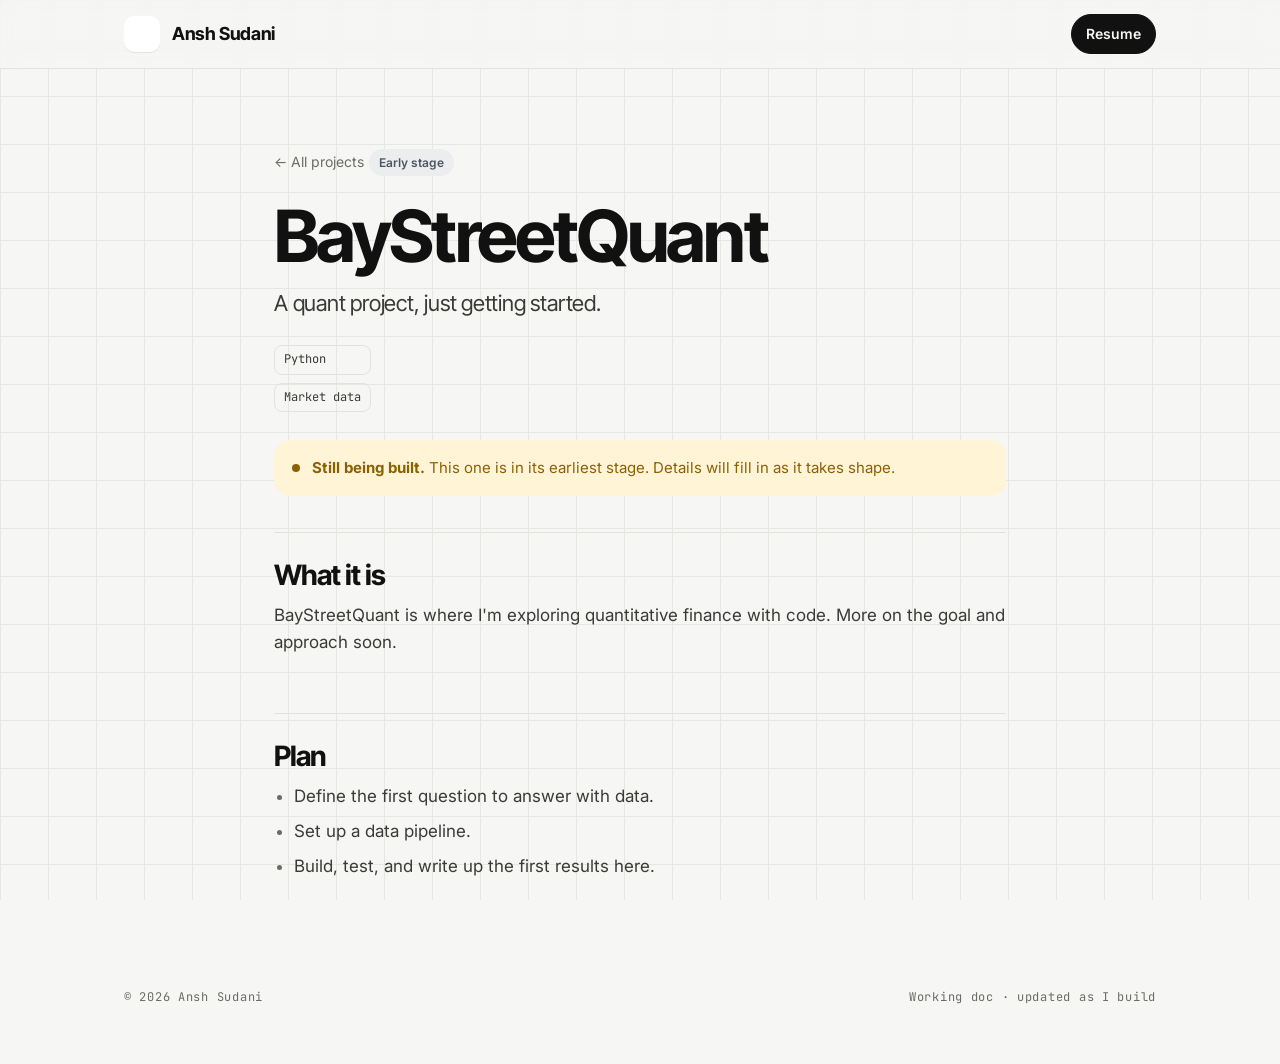
==== baystreetquant.html @ f9949f73 "Add files via upload" ====
<!DOCTYPE html>
<html lang="en">
<head>
  <meta charset="UTF-8" />
  <meta name="viewport" content="width=device-width, initial-scale=1.0" />
  <title>BayStreetQuant · Ansh Sudani</title>
  <meta name="description" content="BayStreetQuant: an early-stage quant project." />
  <meta property="og:title" content="BayStreetQuant · Ansh Sudani" />
  <meta property="og:image" content="https://anshsudani.vercel.app/assets/og-image.png" />
  <link rel="icon" href="/favicon.ico" />
  <link rel="apple-touch-icon" href="/apple-touch-icon.png" />
  <link rel="preconnect" href="https://fonts.googleapis.com" />
  <link rel="preconnect" href="https://fonts.gstatic.com" crossorigin />
  <link href="https://fonts.googleapis.com/css2?family=Inter:wght@400;500;600;700&family=Inter+Tight:wght@500;600;700&family=JetBrains+Mono:wght@400;500&display=swap" rel="stylesheet" />
  <link rel="stylesheet" href="../styles.css" />
</head>
<body>
<nav class="nav">
  <div class="wrap">
    <a class="brand" href="../index.html"><span class="tile"><img src="../assets/logo.png" alt="" /></span>Ansh Sudani</a>
    <a class="btn btn-solid btn-sm" href="../assets/Ansh_Sudani_Resume.pdf" target="_blank" rel="noopener">Resume</a>
  </div>
</nav>
<main class="doc">
  <div class="wrap">
    <a class="back" href="../index.html#projects">← All projects</a>

    <span class="chip early" style="display:inline-block;margin-top:24px">Early stage</span>
    <h1>BayStreetQuant</h1>
    <p class="sub">A quant project, just getting started.</p>
    <div class="meta"><ul class="tags" style="padding:0"><li>Python</li><li>Market data</li></ul></div>
    <div class="notice"><span class="dot" style="margin-top:8px;flex:none"></span><span><b>Still being built.</b> This one is in its earliest stage. Details will fill in as it takes shape.</span></div>

    <section>
      <h2>What it is</h2>
      <p>BayStreetQuant is where I'm exploring quantitative finance with code. More on the goal and approach soon.</p>
    </section>

    <section>
      <h2>Plan</h2>
      <ul class="roadmap">
        <li>Define the first question to answer with data.</li>
        <li>Set up a data pipeline.</li>
        <li>Build, test, and write up the first results here.</li>
      </ul>
    </section>
  </div>
</main>
<footer><div class="wrap"><span>© 2026 Ansh Sudani</span><span>Working doc · updated as I build</span></div></footer>
</body>
</html>
---- styles.css ----
/* Ansh Sudani — portfolio v2
   Layout: single column, wide margins, grid-paper background like the brand thumbnail. */
:root {
  --bg: #F6F6F4;
  --grid: #E6E6E2;
  --surface: #FFFFFF;
  --ink: #111111;
  --ink-2: #3A3A37;
  --muted: #6B6B66;
  --line: #E2E2DE;
  --accent: #111111;
  --ok: #1E7B47;
  --ok-bg: #E3F4EA;
  --warn: #8A6100;
  --warn-bg: #FFF4D6;
  --idle: #4B5563;
  --idle-bg: #ECEDEF;
  --shadow: 0 1px 0 var(--line), 0 24px 48px -28px rgba(0,0,0,.22);
  --display: "Inter Tight", "Inter", system-ui, -apple-system, "Segoe UI", sans-serif;
  --body: "Inter", system-ui, -apple-system, "Segoe UI", sans-serif;
  --mono: "JetBrains Mono", ui-monospace, "SFMono-Regular", Menlo, Consolas, monospace;
  --radius: 22px;
  --max: 1080px;
}
@media (prefers-color-scheme: dark) {
  :root {
    --bg: #0E0E0D; --grid: #1C1C1A; --surface: #171716; --ink: #F2F2EF; --ink-2: #CFCFCA;
    --muted: #8F8F89; --line: #2A2A27; --accent: #F2F2EF;
    --ok: #6FD39A; --ok-bg: #17301F; --warn: #F2C25B; --warn-bg: #33290F; --idle: #B4B8BF; --idle-bg: #23252A;
    --shadow: 0 1px 0 var(--line), 0 24px 48px -28px rgba(0,0,0,.7);
    color-scheme: dark;
  }
}

* { box-sizing: border-box; margin: 0; padding: 0; }
html { scroll-behavior: smooth; scroll-padding-top: 88px; }
body {
  font-family: var(--body);
  background-color: var(--bg);
  background-image:
    linear-gradient(var(--grid) 1px, transparent 1px),
    linear-gradient(90deg, var(--grid) 1px, transparent 1px);
  background-size: 48px 48px;
  background-attachment: fixed;
  color: var(--ink);
  line-height: 1.6;
  font-size: 17px;
  -webkit-font-smoothing: antialiased;
}
img { max-width: 100%; display: block; }
a { color: inherit; }
:focus-visible { outline: 2px solid var(--accent); outline-offset: 3px; border-radius: 6px; }

.wrap { max-width: var(--max); margin: 0 auto; padding-inline: 24px; }

/* ---------- nav ---------- */
.nav {
  position: sticky; top: 0; z-index: 10;
  background: color-mix(in srgb, var(--bg) 82%, transparent);
  backdrop-filter: blur(10px); -webkit-backdrop-filter: blur(10px);
  border-bottom: 1px solid var(--line);
}
.nav .wrap { display: flex; align-items: center; justify-content: space-between; height: 68px; gap: 16px; }
.brand { display: flex; align-items: center; gap: 12px; text-decoration: none; font-family: var(--display); font-weight: 700; letter-spacing: -.02em; font-size: 18px; }
.tile { background: #fff; border-radius: 10px; display: grid; place-items: center; box-shadow: 0 1px 0 var(--line); }
.brand .tile { width: 36px; height: 36px; }
.brand .tile img { width: 20px; }
.links { display: flex; align-items: center; gap: 6px; list-style: none; }
.links a { text-decoration: none; font-size: 15px; color: var(--ink-2); padding: 8px 12px; border-radius: 999px; }
.links a:hover { color: var(--ink); background: var(--surface); }
.menu-btn { display: none; background: none; border: 1px solid var(--line); border-radius: 999px; padding: 8px 14px; font: inherit; font-size: 14px; color: var(--ink); cursor: pointer; }

/* ---------- buttons ---------- */
.btn {
  display: inline-flex; align-items: center; gap: 10px; text-decoration: none;
  font-weight: 600; font-size: 15px; padding: 12px 20px; border-radius: 999px;
  border: 1.5px solid var(--ink); transition: transform .15s ease, background .15s ease;
}
.btn:hover { transform: translateY(-1px); }
.btn-solid { background: var(--ink); color: var(--bg); }
.btn-ghost { background: transparent; color: var(--ink); }
.btn-ghost:hover { background: var(--surface); }
.btn-sm { padding: 8px 14px; font-size: 14px; }
.dot { width: 8px; height: 8px; border-radius: 50%; background: currentColor; display: inline-block; }

/* ---------- hero ---------- */
.hero { padding-block: 88px 72px; }
.hero .wrap { display: grid; grid-template-columns: 1.4fr 1fr; gap: 56px; align-items: center; }
.status {
  display: inline-flex; align-items: center; gap: 10px; font-size: 14px; font-weight: 500;
  padding: 7px 14px; border-radius: 999px; background: var(--surface); border: 1px solid var(--line); color: var(--ink-2);
}
.status .dot { background: var(--ok); box-shadow: 0 0 0 4px var(--ok-bg); }
.hero h1 {
  font-family: var(--display); font-size: clamp(52px, 8vw, 96px); line-height: .95; letter-spacing: -.04em;
  font-weight: 700; margin-top: 24px; text-wrap: balance;
}
.hero .line { font-family: var(--display); font-size: clamp(24px, 3.2vw, 34px); letter-spacing: -.02em; color: var(--ink-2); margin-top: 18px; font-weight: 500; }
.hero .intro { margin-top: 20px; max-width: 54ch; color: var(--muted); }
.hero .intro strong { color: var(--ink); font-weight: 600; }
.cta { display: flex; flex-wrap: wrap; gap: 12px; margin-top: 32px; }
.mark { justify-self: center; width: min(320px, 100%); aspect-ratio: 1; border-radius: 56px; box-shadow: var(--shadow); }
.mark img { width: 58%; }
.mark-wrap { display: grid; justify-items: center; gap: 18px; }
.coords { font-family: var(--mono); font-size: 12px; color: var(--muted); letter-spacing: .06em; }

/* ---------- sections ---------- */
section { padding-block: 72px; }
.eyebrow { font-family: var(--mono); font-size: 12px; letter-spacing: .16em; text-transform: uppercase; color: var(--muted); }
h2 { font-family: var(--display); font-size: clamp(34px, 4.5vw, 48px); letter-spacing: -.035em; line-height: 1.05; margin-top: 10px; text-wrap: balance; }
.lede { color: var(--muted); max-width: 60ch; margin-top: 12px; }
.head { margin-bottom: 36px; }

/* ---------- now strip ---------- */
.now { padding-block: 0 24px; }
.now-card {
  background: var(--surface); border: 1px solid var(--line); border-radius: var(--radius);
  padding: 18px 22px; display: flex; flex-wrap: wrap; gap: 12px 28px; align-items: center;
}
.now-card .label { font-family: var(--mono); font-size: 12px; letter-spacing: .14em; text-transform: uppercase; color: var(--muted); }
.now-card span.item { font-size: 15px; color: var(--ink-2); }
.now-card span.item b { color: var(--ink); font-weight: 600; }

/* ---------- projects ---------- */
.projects { display: grid; grid-template-columns: repeat(3, 1fr); gap: 20px; }
.card {
  background: var(--surface); border: 1px solid var(--line); border-radius: var(--radius);
  padding: 26px; display: flex; flex-direction: column; gap: 14px; min-width: 0;
  transition: transform .2s ease, box-shadow .2s ease;
}
.card:hover { transform: translateY(-3px); box-shadow: var(--shadow); }
.card .top { display: flex; justify-content: space-between; align-items: center; gap: 10px; }
.idx { font-family: var(--mono); font-size: 12px; color: var(--muted); }
.chip { font-size: 12px; font-weight: 600; padding: 4px 10px; border-radius: 999px; white-space: nowrap; }
.chip.live { color: var(--ok); background: var(--ok-bg); }
.chip.wip { color: var(--warn); background: var(--warn-bg); }
.chip.early { color: var(--idle); background: var(--idle-bg); }
.card h3 { font-family: var(--display); font-size: 26px; letter-spacing: -.03em; line-height: 1.1; }
.card p { color: var(--muted); font-size: 15.5px; }
.ladder { list-style: none; display: grid; gap: 6px; font-size: 13px; font-family: var(--mono); color: var(--ink-2); }
.ladder li { display: flex; align-items: center; gap: 10px; }
.ladder li span { width: 20px; height: 20px; border-radius: 6px; display: grid; place-items: center; font-size: 11px; border: 1px solid var(--line); color: var(--muted); flex: none; }
.ladder li:nth-child(1) span { background: var(--ink); color: var(--bg); border-color: var(--ink); }
.tags { display: flex; flex-wrap: wrap; gap: 6px; margin-top: auto; padding-top: 6px; }
.tags li { list-style: none; font-family: var(--mono); font-size: 12px; padding: 4px 9px; border: 1px solid var(--line); border-radius: 8px; color: var(--ink-2); }
.card .actions { display: flex; flex-wrap: wrap; gap: 8px; }

/* ---------- experience ---------- */
.timeline { display: grid; gap: 16px; }
.role {
  background: var(--surface); border: 1px solid var(--line); border-radius: var(--radius);
  padding: 24px 26px; display: grid; grid-template-columns: 180px 1fr; gap: 20px;
}
.role .when { font-family: var(--mono); font-size: 13px; color: var(--muted); padding-top: 4px; }
.role h3 { font-family: var(--display); font-size: 22px; letter-spacing: -.02em; }
.role .org { color: var(--ink-2); font-size: 15px; margin-top: 2px; }
.role ul { margin-top: 12px; padding-left: 18px; color: var(--muted); font-size: 15.5px; display: grid; gap: 6px; }

/* ---------- about / skills ---------- */
.split { display: grid; grid-template-columns: 1.1fr 1fr; gap: 20px; }
.panel { background: var(--surface); border: 1px solid var(--line); border-radius: var(--radius); padding: 26px; min-width: 0; }
.panel h3 { font-family: var(--display); font-size: 20px; letter-spacing: -.02em; margin-bottom: 12px; }
.panel p { color: var(--muted); }
.panel p + p { margin-top: 12px; }
.kv { display: grid; grid-template-columns: 120px 1fr; gap: 10px 16px; font-size: 15px; }
.kv dt { font-family: var(--mono); font-size: 12px; letter-spacing: .1em; text-transform: uppercase; color: var(--muted); padding-top: 3px; }
.kv dd { color: var(--ink-2); }

/* ---------- contact ---------- */
.contact-card {
  background: var(--ink); color: var(--bg); border-radius: 28px; padding: 48px;
  display: grid; grid-template-columns: 1.2fr 1fr; gap: 32px; align-items: center;
}
.contact-card h2 { color: var(--bg); margin-top: 0; }
.contact-card p { color: color-mix(in srgb, var(--bg) 70%, transparent); margin-top: 12px; max-width: 46ch; }
.contact-list { display: grid; gap: 10px; }
.contact-list a, .contact-list button {
  display: flex; justify-content: space-between; align-items: center; gap: 12px; text-decoration: none;
  padding: 14px 18px; border-radius: 14px; border: 1px solid color-mix(in srgb, var(--bg) 25%, transparent);
  color: var(--bg); background: transparent; font: inherit; font-size: 15px; cursor: pointer; text-align: left; width: 100%;
}
.contact-list a:hover, .contact-list button:hover { background: color-mix(in srgb, var(--bg) 10%, transparent); }
.contact-list .k { font-family: var(--mono); font-size: 12px; opacity: .7; letter-spacing: .08em; }
.contact-list .v { overflow-wrap: anywhere; }

/* ---------- footer ---------- */
footer { padding-block: 40px 56px; }
footer .wrap { display: flex; justify-content: space-between; flex-wrap: wrap; gap: 12px; font-family: var(--mono); font-size: 12px; color: var(--muted); letter-spacing: .06em; }

/* ---------- project doc pages ---------- */
.doc { padding-block: 56px 40px; }
.doc .wrap { max-width: 780px; }
.back { font-size: 14px; color: var(--muted); text-decoration: none; }
.back:hover { color: var(--ink); }
.doc h1 { font-family: var(--display); font-size: clamp(44px, 7vw, 72px); letter-spacing: -.04em; line-height: 1; margin-top: 24px; }
.doc .sub { font-family: var(--display); font-size: 22px; color: var(--ink-2); margin-top: 14px; letter-spacing: -.01em; }
.notice {
  margin-top: 28px; padding: 16px 18px; border-radius: 16px; background: var(--warn-bg); color: var(--warn);
  font-size: 15px; display: flex; gap: 12px; align-items: flex-start;
}
.notice b { font-weight: 700; }
.doc section { padding-block: 28px; border-top: 1px solid var(--line); margin-top: 28px; }
.doc section:first-of-type { margin-top: 36px; }
.doc h2 { font-size: 28px; margin-top: 0; margin-bottom: 12px; }
.doc p, .doc li { color: var(--ink-2); }
.doc ul, .doc ol { padding-left: 20px; display: grid; gap: 8px; }
.meta { display: flex; flex-wrap: wrap; gap: 8px; margin-top: 24px; }
.steps { list-style: none; padding: 0 !important; counter-reset: s; }
.steps li { counter-increment: s; background: var(--surface); border: 1px solid var(--line); border-radius: 14px; padding: 14px 16px 14px 56px; position: relative; }
.steps li::before { content: counter(s); position: absolute; left: 16px; top: 14px; width: 26px; height: 26px; border-radius: 8px; background: var(--ink); color: var(--bg); display: grid; place-items: center; font-family: var(--mono); font-size: 13px; }
.steps li b { color: var(--ink); }
.roadmap li::marker { color: var(--muted); }

/* ---------- responsive ---------- */
@media (max-width: 900px) {
  .hero .wrap { grid-template-columns: 1fr; }
  .mark-wrap { justify-items: start; }
  .mark { width: 200px; border-radius: 40px; }
  .projects { grid-template-columns: 1fr; }
  .split, .contact-card { grid-template-columns: 1fr; }
}
@media (max-width: 680px) {
  body { font-size: 16px; }
  .links { display: none; }
  .links.open { display: grid; position: absolute; top: 68px; left: 0; right: 0; background: var(--bg); padding: 12px 16px 18px; border-bottom: 1px solid var(--line); gap: 4px; }
  .menu-btn { display: inline-block; }
  .wrap { padding-inline: 16px; }
  .hero { padding-block: 48px 40px; }
  section { padding-block: 48px; }
  .role { grid-template-columns: 1fr; gap: 6px; }
  .contact-card { padding: 28px 22px; }
  .kv { grid-template-columns: 1fr; gap: 2px 0; }
  .kv dd { margin-bottom: 10px; }
}
@media (prefers-reduced-motion: reduce) {
  html { scroll-behavior: auto; }
  .card, .btn { transition: none; }
}

/* nav resume button keeps button colors */
.links a.btn-solid { color: var(--bg); background: var(--ink); padding: 8px 16px; }
.links a.btn-solid:hover { color: var(--bg); background: var(--ink); }
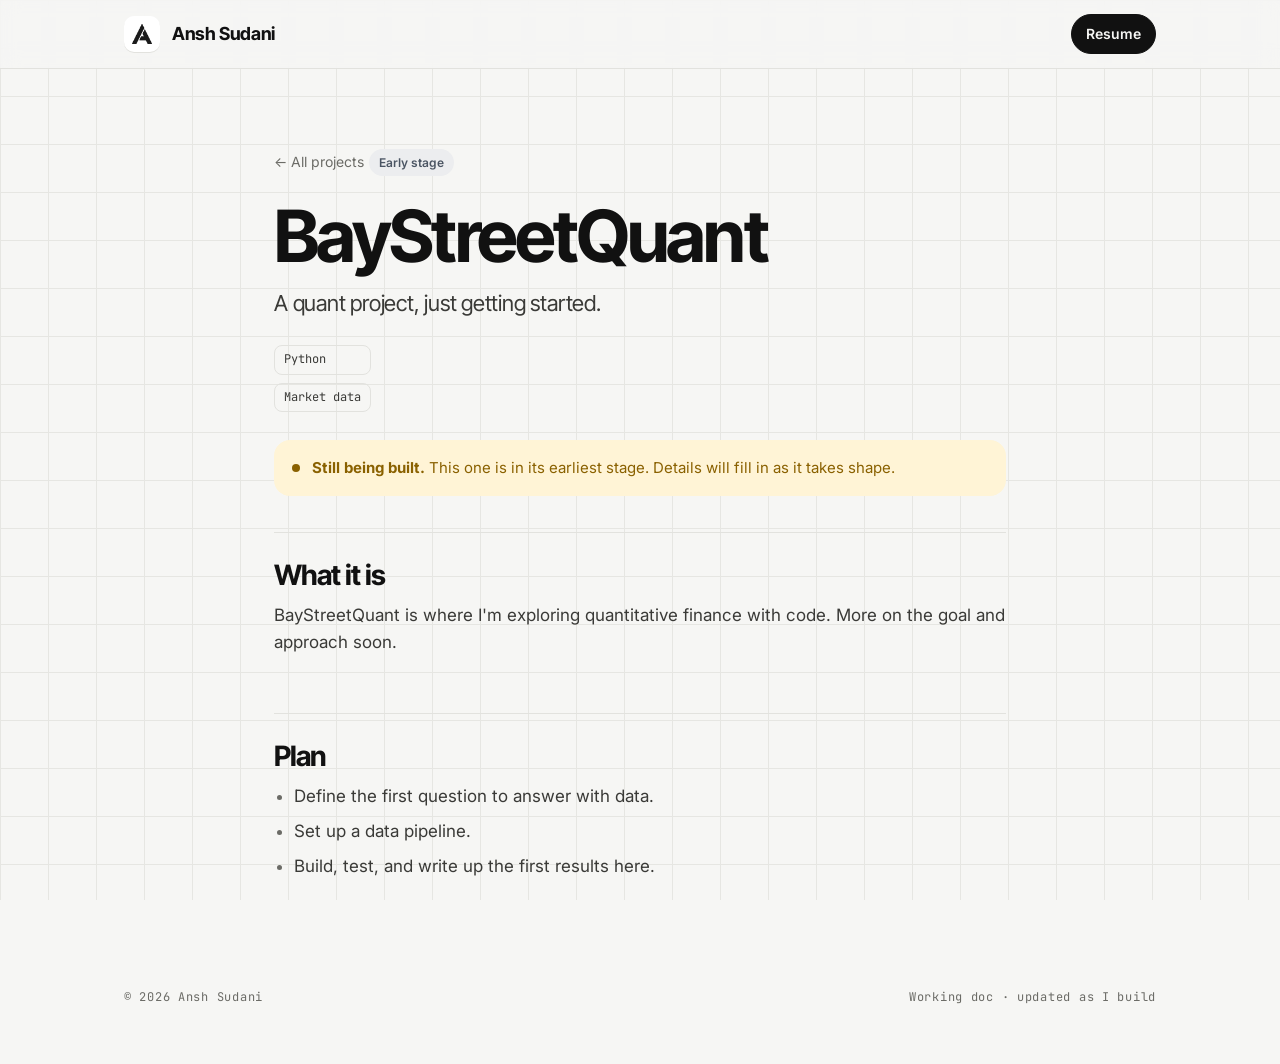
==== commit 8c7c45f5: "Add files via upload" ====
--- a/baystreetquant.html
+++ b/baystreetquant.html
@@ -6,24 +6,24 @@
   <title>BayStreetQuant · Ansh Sudani</title>
   <meta name="description" content="BayStreetQuant: an early-stage quant project." />
   <meta property="og:title" content="BayStreetQuant · Ansh Sudani" />
-  <meta property="og:image" content="https://anshsudani.vercel.app/assets/og-image.png" />
+  <meta property="og:image" content="https://anshsudani.vercel.app/og-image.png" />
   <link rel="icon" href="/favicon.ico" />
   <link rel="apple-touch-icon" href="/apple-touch-icon.png" />
   <link rel="preconnect" href="https://fonts.googleapis.com" />
   <link rel="preconnect" href="https://fonts.gstatic.com" crossorigin />
   <link href="https://fonts.googleapis.com/css2?family=Inter:wght@400;500;600;700&family=Inter+Tight:wght@500;600;700&family=JetBrains+Mono:wght@400;500&display=swap" rel="stylesheet" />
-  <link rel="stylesheet" href="../styles.css" />
+  <link rel="stylesheet" href="styles.css" />
 </head>
 <body>
 <nav class="nav">
   <div class="wrap">
-    <a class="brand" href="../index.html"><span class="tile"><img src="../assets/logo.png" alt="" /></span>Ansh Sudani</a>
-    <a class="btn btn-solid btn-sm" href="../assets/Ansh_Sudani_Resume.pdf" target="_blank" rel="noopener">Resume</a>
+    <a class="brand" href="index.html"><span class="tile"><img src="logo.png" alt="" /></span>Ansh Sudani</a>
+    <a class="btn btn-solid btn-sm" href="Ansh_Sudani_Resume.pdf" target="_blank" rel="noopener">Resume</a>
   </div>
 </nav>
 <main class="doc">
   <div class="wrap">
-    <a class="back" href="../index.html#projects">← All projects</a>
+    <a class="back" href="index.html#projects">← All projects</a>
 
     <span class="chip early" style="display:inline-block;margin-top:24px">Early stage</span>
     <h1>BayStreetQuant</h1>
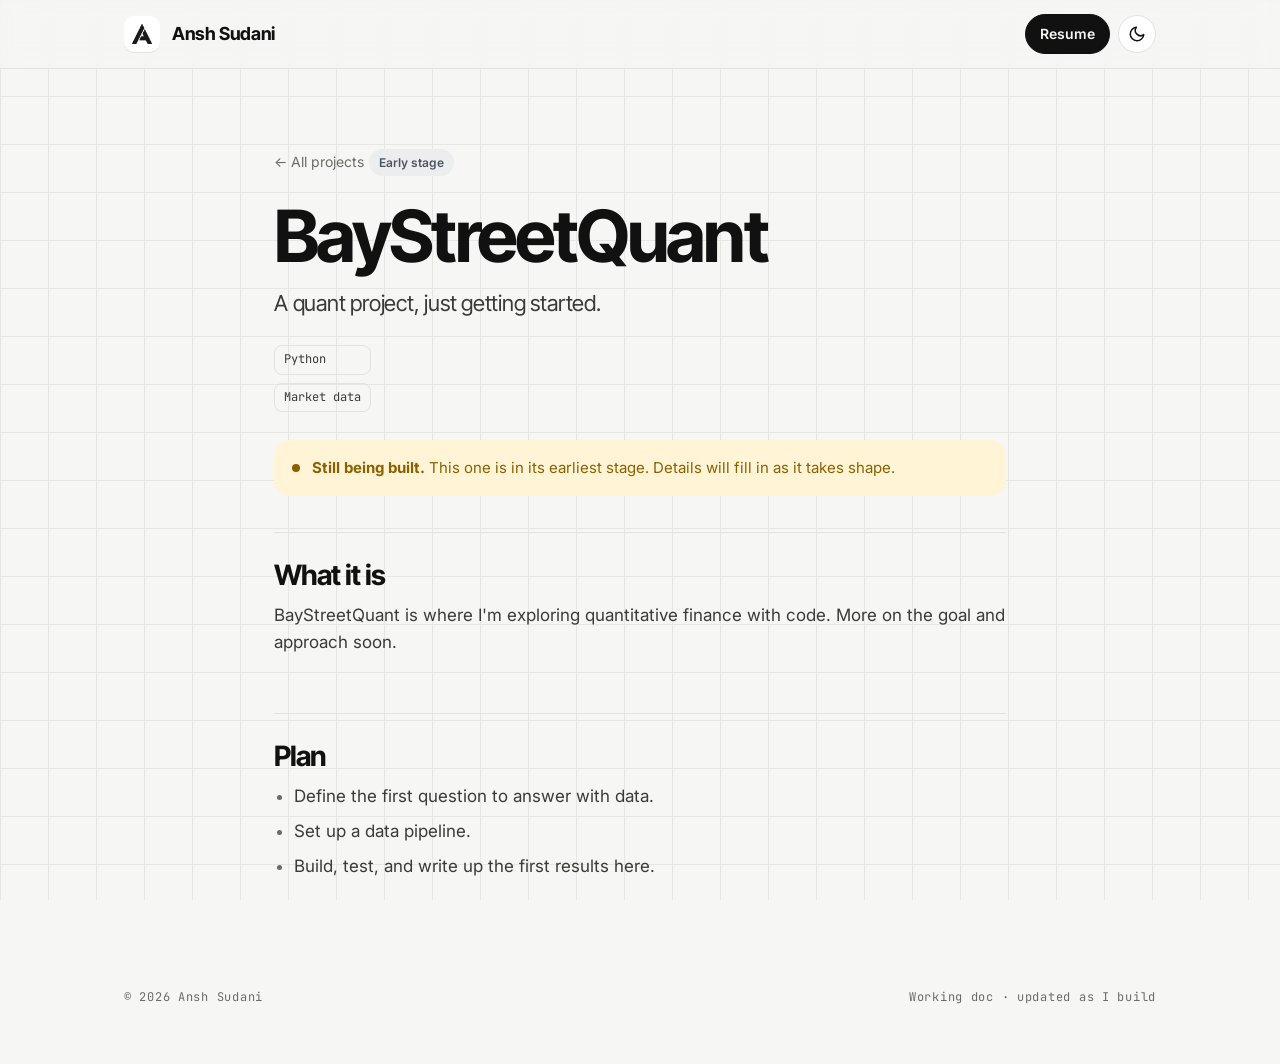
==== commit 3cdf3aff: "Add files via upload" ====
--- a/baystreetquant.html
+++ b/baystreetquant.html
@@ -12,13 +12,14 @@
   <link rel="preconnect" href="https://fonts.googleapis.com" />
   <link rel="preconnect" href="https://fonts.gstatic.com" crossorigin />
   <link href="https://fonts.googleapis.com/css2?family=Inter:wght@400;500;600;700&family=Inter+Tight:wght@500;600;700&family=JetBrains+Mono:wght@400;500&display=swap" rel="stylesheet" />
+  <script>try{var t=localStorage.getItem("theme");if(t)document.documentElement.dataset.theme=t;}catch(e){}</script>
   <link rel="stylesheet" href="styles.css" />
 </head>
 <body>
 <nav class="nav">
   <div class="wrap">
     <a class="brand" href="index.html"><span class="tile"><img src="logo.png" alt="" /></span>Ansh Sudani</a>
-    <a class="btn btn-solid btn-sm" href="Ansh_Sudani_Resume.pdf" target="_blank" rel="noopener">Resume</a>
+    <div class="nav-right"><button class="theme-btn" id="themeBtn" type="button" aria-label="Toggle light and dark mode"><svg class="moon" viewBox="0 0 24 24" fill="none" stroke="currentColor" stroke-width="2" stroke-linecap="round" stroke-linejoin="round"><path d="M21 12.8A9 9 0 1 1 11.2 3a7 7 0 0 0 9.8 9.8z"/></svg><svg class="sun" viewBox="0 0 24 24" fill="none" stroke="currentColor" stroke-width="2" stroke-linecap="round"><circle cx="12" cy="12" r="4"/><path d="M12 2v2M12 20v2M4.9 4.9l1.4 1.4M17.7 17.7l1.4 1.4M2 12h2M20 12h2M4.9 19.1l1.4-1.4M17.7 6.3l1.4-1.4"/></svg></button><a class="btn btn-solid btn-sm" href="Ansh_Sudani_Resume.pdf" target="_blank" rel="noopener">Resume</a></div>
   </div>
 </nav>
 <main class="doc">
@@ -47,5 +48,6 @@
   </div>
 </main>
 <footer><div class="wrap"><span>© 2026 Ansh Sudani</span><span>Working doc · updated as I build</span></div></footer>
+<script src="script.js"></script>
 </body>
 </html>
--- a/styles.css
+++ b/styles.css
@@ -23,7 +23,7 @@
   --max: 1080px;
 }
 @media (prefers-color-scheme: dark) {
-  :root {
+  :root:not([data-theme="light"]) {
     --bg: #0E0E0D; --grid: #1C1C1A; --surface: #171716; --ink: #F2F2EF; --ink-2: #CFCFCA;
     --muted: #8F8F89; --line: #2A2A27; --accent: #F2F2EF;
     --ok: #6FD39A; --ok-bg: #17301F; --warn: #F2C25B; --warn-bg: #33290F; --idle: #B4B8BF; --idle-bg: #23252A;
@@ -31,6 +31,14 @@
     color-scheme: dark;
   }
 }
+:root[data-theme="dark"] {
+    --bg: #0E0E0D; --grid: #1C1C1A; --surface: #171716; --ink: #F2F2EF; --ink-2: #CFCFCA;
+    --muted: #8F8F89; --line: #2A2A27; --accent: #F2F2EF;
+    --ok: #6FD39A; --ok-bg: #17301F; --warn: #F2C25B; --warn-bg: #33290F; --idle: #B4B8BF; --idle-bg: #23252A;
+    --shadow: 0 1px 0 var(--line), 0 24px 48px -28px rgba(0,0,0,.7);
+    color-scheme: dark;
+  }
+
 
 * { box-sizing: border-box; margin: 0; padding: 0; }
 html { scroll-behavior: smooth; scroll-padding-top: 88px; }
@@ -240,3 +248,19 @@
 /* nav resume button keeps button colors */
 .links a.btn-solid { color: var(--bg); background: var(--ink); padding: 8px 16px; }
 .links a.btn-solid:hover { color: var(--bg); background: var(--ink); }
+
+/* theme toggle */
+.theme-btn { width: 38px; height: 38px; border-radius: 999px; border: 1px solid var(--line); background: var(--surface); color: var(--ink); display: grid; place-items: center; cursor: pointer; flex: none; }
+.theme-btn:hover { border-color: var(--ink); }
+.theme-btn svg { width: 18px; height: 18px; }
+.theme-btn .sun { display: none; }
+:root[data-theme="dark"] .theme-btn .sun { display: block; }
+:root[data-theme="dark"] .theme-btn .moon { display: none; }
+@media (prefers-color-scheme: dark) {
+  :root:not([data-theme="light"]) .theme-btn .sun { display: block; }
+  :root:not([data-theme="light"]) .theme-btn .moon { display: none; }
+}
+.nav-right { display: flex; align-items: center; gap: 8px; }
+.nav-right .links { order: 1; }
+.nav-right .theme-btn { order: 2; }
+.nav-right .menu-btn { order: 3; }
